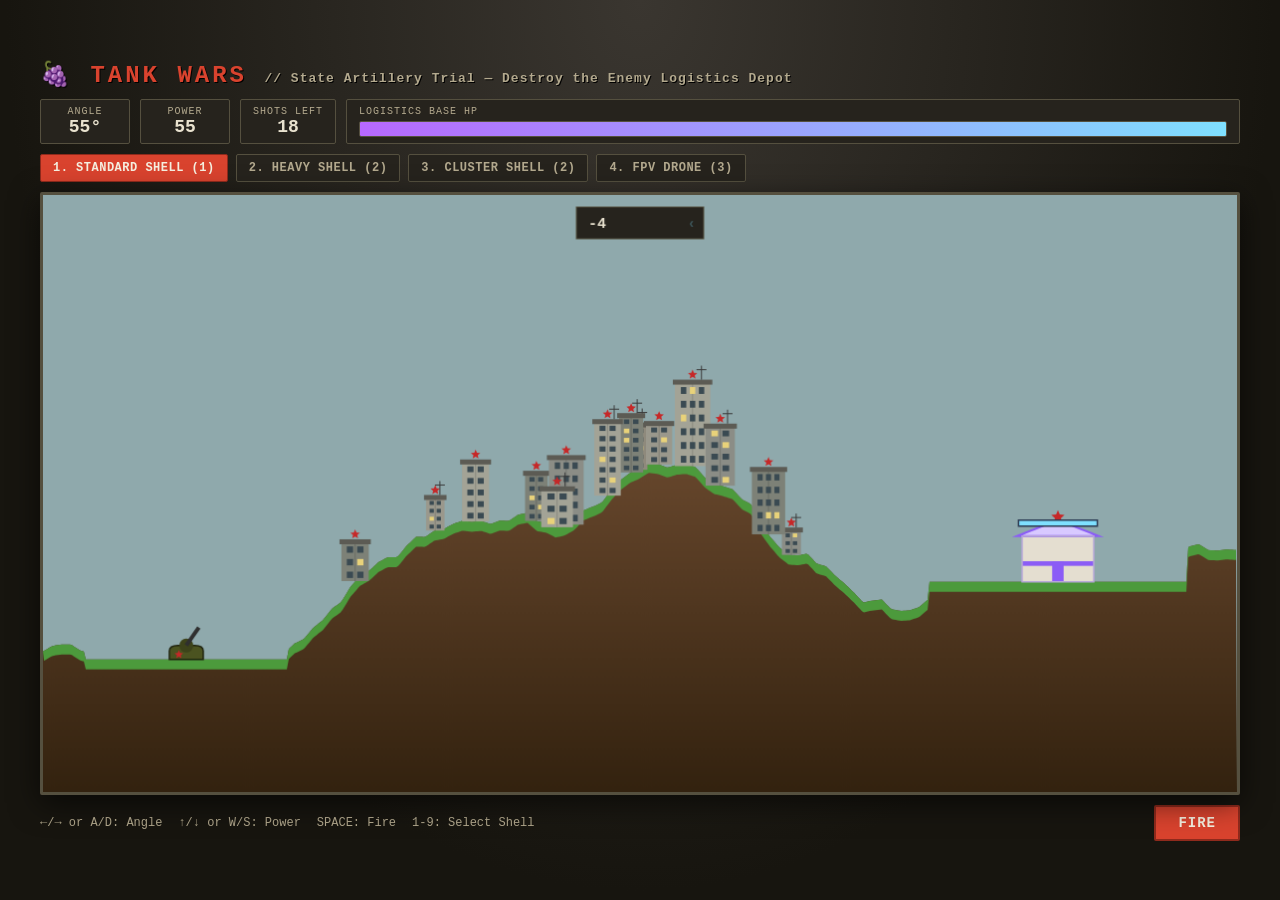
==== tank-wars/index.html @ 931bdb50 "Add Tank Wars: Soviet-themed artillery game Single-player browser artillery game (Scorched Earth-sty" ====
<!DOCTYPE html>
<html lang="en">
<head>
<meta charset="UTF-8" />
<title>Tank Wars - Logistics Base Assault (Soviet Edition)</title>
<link rel="stylesheet" href="style.css" />
</head>
<body>
  <div id="game-wrap">
    <h1>🍇 TANK WARS <span class="sub">// State Artillery Trial — Destroy the Enemy Logistics Depot</span></h1>

    <div id="hud">
      <div class="hud-box">
        <div class="hud-label">Angle</div>
        <div class="hud-value" id="hud-angle">45°</div>
      </div>
      <div class="hud-box">
        <div class="hud-label">Power</div>
        <div class="hud-value" id="hud-power">50</div>
      </div>
      <div class="hud-box">
        <div class="hud-label">Shots Left</div>
        <div class="hud-value" id="hud-ammo">18</div>
      </div>
      <div class="hud-box wide">
        <div class="hud-label">Logistics Base HP</div>
        <div id="hp-bar-outer"><div id="hp-bar-inner"></div></div>
      </div>
    </div>

    <div id="weapon-select"></div>

    <div id="drone-status" class="hidden">
      <span>PILOTING FPV DRONE — ARROWS/WASD TO STEER</span>
      <div id="battery-bar-outer"><div id="battery-bar-inner"></div></div>
    </div>

    <div id="canvas-holder">
      <canvas id="game" width="1200" height="600"></canvas>
      <div id="overlay" class="hidden">
        <div id="overlay-title"></div>
        <div id="overlay-detail"></div>
        <button id="play-again">Play Again</button>
      </div>
    </div>

    <div id="controls-help">
      <span>&larr;/&rarr; or A/D: Angle</span>
      <span>&uarr;/&darr; or W/S: Power</span>
      <span>SPACE: Fire</span>
      <span>1-9: Select Shell</span>
      <button id="fire-btn">FIRE</button>
    </div>
  </div>

  <script src="settings.js"></script>
  <script src="game.js"></script>
</body>
</html>
---- tank-wars/style.css ----
* { box-sizing: border-box; }

body {
  margin: 0;
  min-height: 100vh;
  display: flex;
  align-items: center;
  justify-content: center;
  background: radial-gradient(ellipse at top, #3a3630 0%, #17150f 70%);
  font-family: "Courier New", Consolas, monospace;
  color: #e9e2cf;
  padding: 16px;
}

#game-wrap {
  width: 1200px;
  max-width: 100%;
}

h1 {
  margin: 0 0 10px;
  font-size: 24px;
  letter-spacing: 3px;
  text-transform: uppercase;
  color: #d9432e;
  text-shadow: 1px 1px 0 #000;
}

h1 .sub {
  font-size: 13px;
  color: #b3a98e;
  letter-spacing: 1px;
  text-transform: none;
}

#hud {
  display: flex;
  gap: 10px;
  margin-bottom: 10px;
  flex-wrap: wrap;
}

.hud-box {
  background: #26231d;
  border: 1px solid #55503f;
  border-radius: 2px;
  padding: 6px 12px;
  min-width: 90px;
  text-align: center;
}

.hud-box.wide {
  flex: 1;
  min-width: 220px;
  text-align: left;
}

.hud-label {
  font-size: 10px;
  color: #b3a98e;
  text-transform: uppercase;
  letter-spacing: 1px;
}

.hud-value {
  font-size: 18px;
  font-weight: bold;
  color: #e9e2cf;
}


#hp-bar-outer {
  height: 16px;
  background: #17150f;
  border: 1px solid #55503f;
  border-radius: 2px;
  margin-top: 4px;
  overflow: hidden;
}

#hp-bar-inner {
  height: 100%;
  width: 100%;
  background: linear-gradient(90deg, #8b5cf6, #a37fff);
  transition: width 0.25s ease-out, background 0.25s ease-out;
}

#drone-status {
  background: #26231d;
  border: 1px solid #d9432e;
  border-radius: 2px;
  padding: 6px 12px;
  margin-bottom: 10px;
  font-size: 11px;
  letter-spacing: 1px;
  color: #e9e2cf;
}

#drone-status.hidden {
  display: none;
}

#battery-bar-outer {
  height: 8px;
  background: #17150f;
  border: 1px solid #55503f;
  border-radius: 2px;
  margin-top: 4px;
  overflow: hidden;
}

#battery-bar-inner {
  height: 100%;
  width: 100%;
  background: linear-gradient(90deg, #d9432e, #e8863f);
  transition: width 0.1s linear;
}

#weapon-select {
  display: flex;
  gap: 8px;
  margin-bottom: 10px;
  flex-wrap: wrap;
}

.weapon-btn {
  padding: 6px 12px;
  font-size: 12px;
  font-family: inherit;
  font-weight: bold;
  text-transform: uppercase;
  letter-spacing: 0.5px;
  background: #26231d;
  color: #b3a98e;
  border: 1px solid #55503f;
  border-radius: 2px;
  cursor: pointer;
}

.weapon-btn:hover:not(:disabled) {
  border-color: #d9432e;
  color: #e9e2cf;
}

.weapon-btn.active {
  background: #d9432e;
  color: #f5efe0;
  border-color: #8f2a1c;
}

.weapon-btn:disabled {
  opacity: 0.4;
  cursor: not-allowed;
}

#canvas-holder {
  position: relative;
  border: 3px solid #55503f;
  border-radius: 2px;
  overflow: hidden;
  box-shadow: 0 8px 30px rgba(0, 0, 0, 0.6);
}

canvas {
  display: block;
  background: #8fa9ac;
  width: 100%;
  height: auto;
}

#overlay {
  position: absolute;
  inset: 0;
  background: rgba(10, 9, 6, 0.86);
  display: flex;
  flex-direction: column;
  align-items: center;
  justify-content: center;
  gap: 10px;
  text-align: center;
}

#overlay.hidden {
  display: none;
}

#overlay-title {
  font-size: 32px;
  font-weight: bold;
  text-transform: uppercase;
  letter-spacing: 1px;
  color: #d9432e;
  text-shadow: 1px 1px 0 #000;
}

#overlay-detail {
  font-size: 16px;
  color: #e9e2cf;
  line-height: 1.6;
}

#play-again {
  margin-top: 10px;
  padding: 10px 24px;
  font-size: 15px;
  font-family: inherit;
  font-weight: bold;
  text-transform: uppercase;
  letter-spacing: 1px;
  background: #d9432e;
  color: #f5efe0;
  border: 2px solid #8f2a1c;
  border-radius: 2px;
  cursor: pointer;
}

#play-again:hover {
  background: #e85942;
}

#controls-help {
  display: flex;
  align-items: center;
  gap: 16px;
  margin-top: 10px;
  font-size: 12px;
  color: #b3a98e;
  flex-wrap: wrap;
}

#fire-btn {
  margin-left: auto;
  padding: 8px 22px;
  font-size: 14px;
  font-family: inherit;
  font-weight: bold;
  text-transform: uppercase;
  letter-spacing: 1px;
  background: #d9432e;
  color: #f5efe0;
  border: 2px solid #8f2a1c;
  border-radius: 2px;
  cursor: pointer;
}

#fire-btn:hover {
  background: #e85942;
}

#fire-btn:disabled {
  background: #4a4a4a;
  color: #888;
  border-color: #333;
  cursor: not-allowed;
}
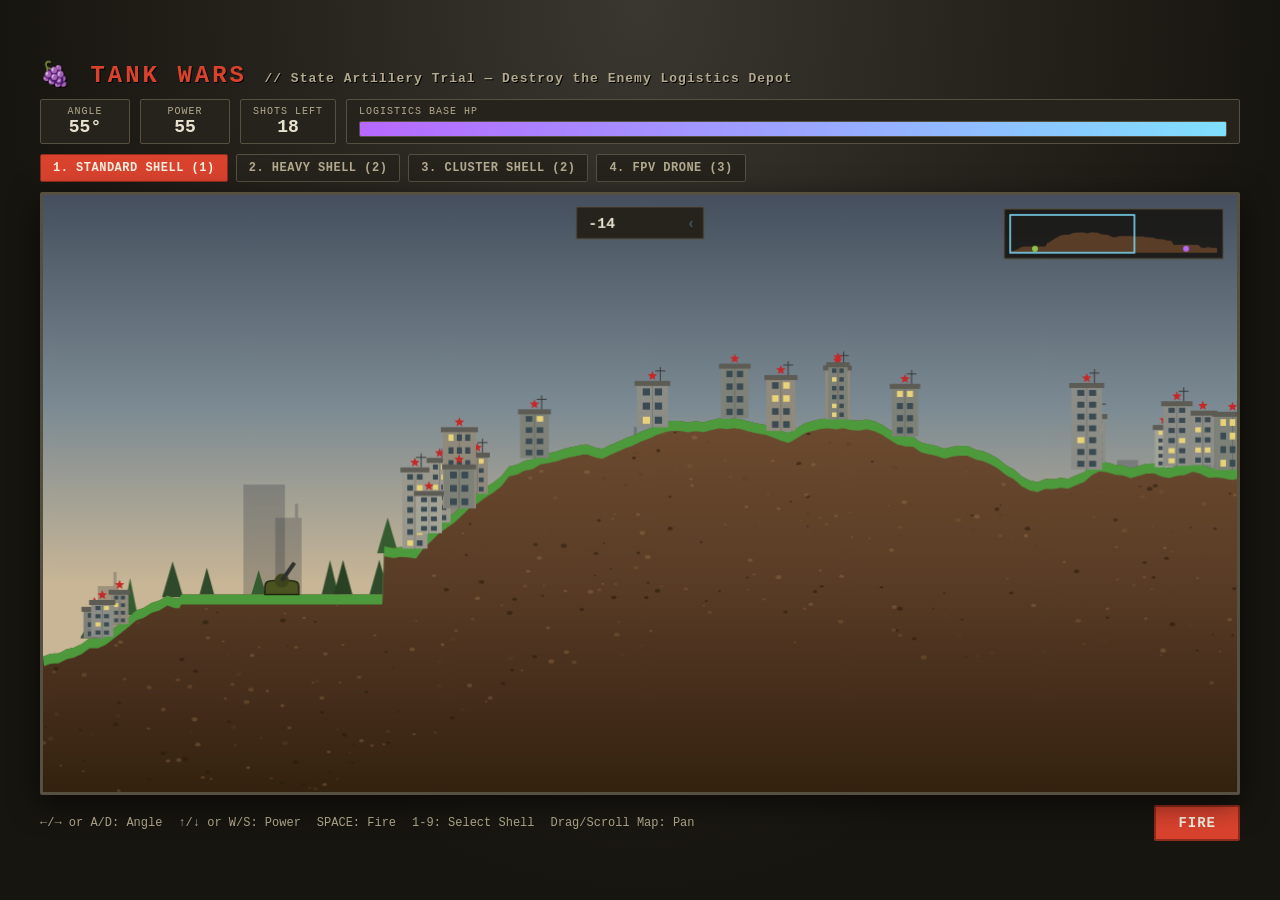
==== commit 1938221f: "Add scrollable world map with camera, minimap, and scenery polish Widens the map beyond a single scr" ====
--- a/tank-wars/index.html
+++ b/tank-wars/index.html
@@ -49,6 +49,7 @@
       <span>&uarr;/&darr; or W/S: Power</span>
       <span>SPACE: Fire</span>
       <span>1-9: Select Shell</span>
+      <span>Drag/Scroll Map: Pan</span>
       <button id="fire-btn">FIRE</button>
     </div>
   </div>
--- a/tank-wars/style.css
+++ b/tank-wars/style.css
@@ -166,6 +166,11 @@
   background: #8fa9ac;
   width: 100%;
   height: auto;
+  cursor: grab;
+}
+
+canvas:active {
+  cursor: grabbing;
 }
 
 #overlay {
